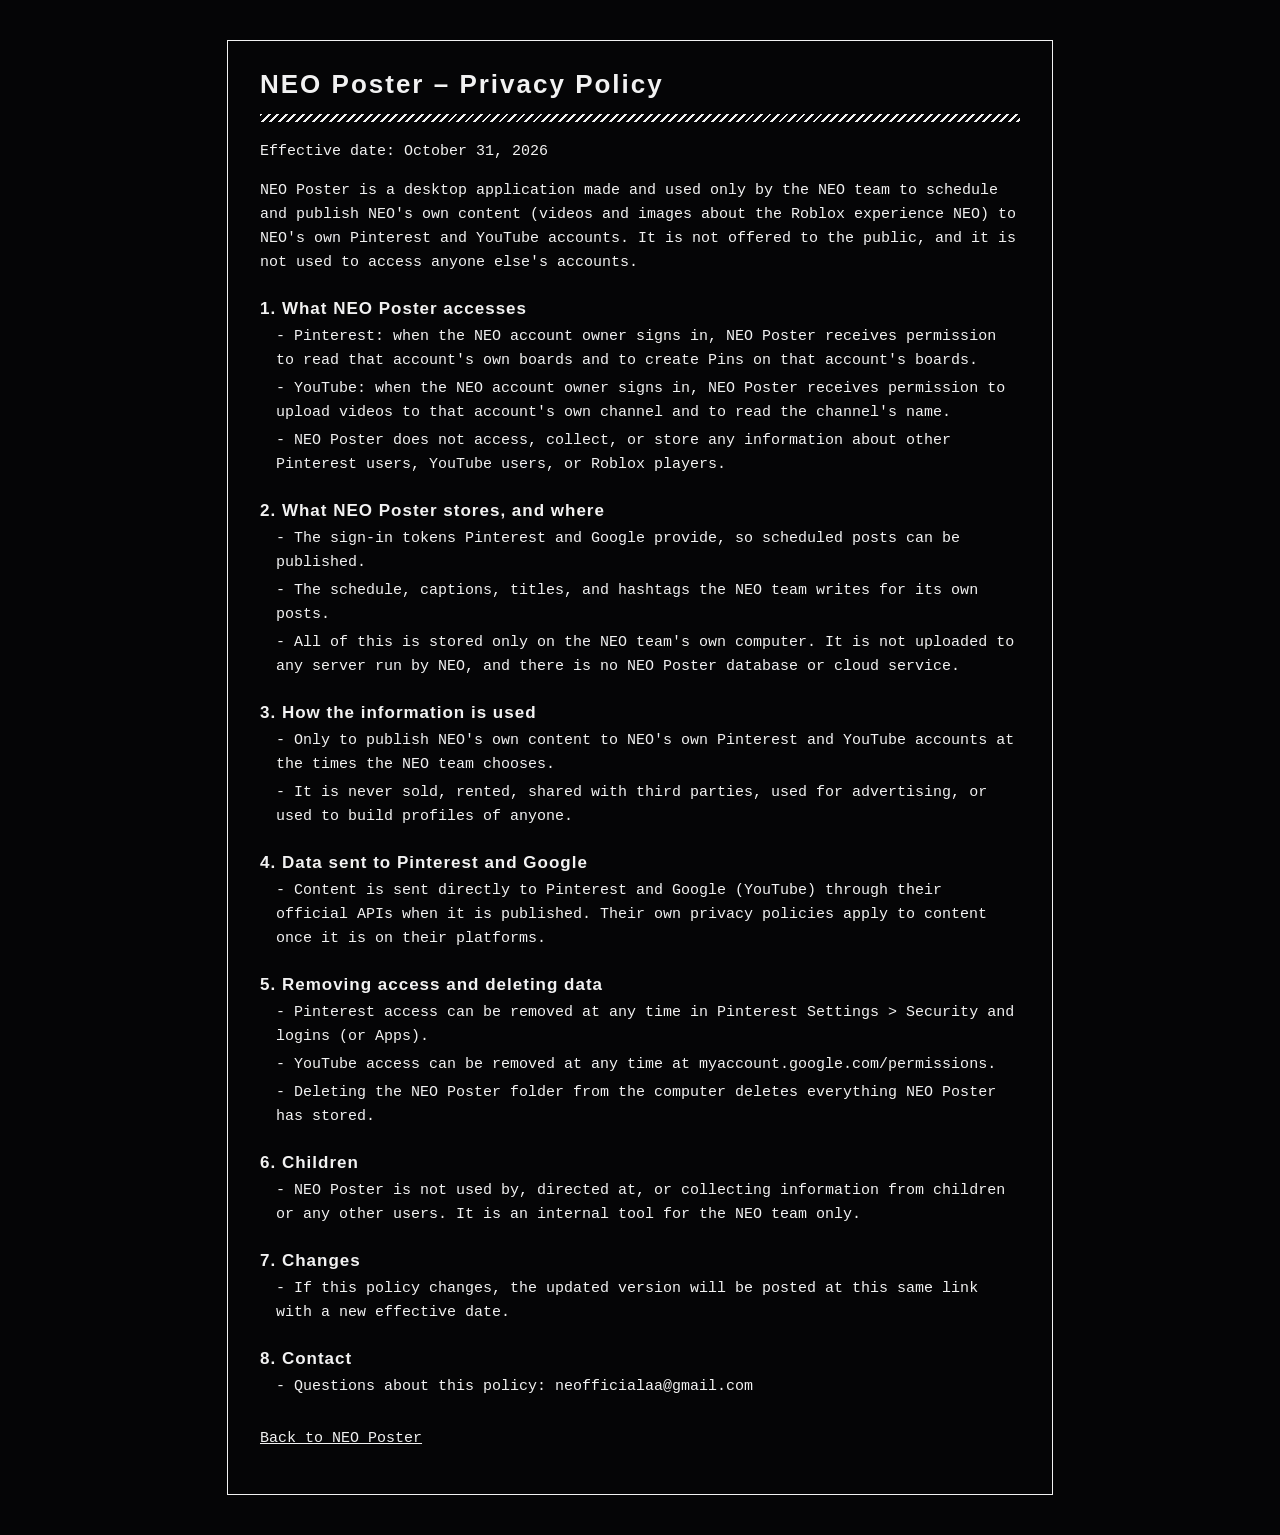
==== privacy/index.html @ fc8b361d "Create index.html" ====
<!doctype html>
<html lang="en">
<head>
<meta charset="utf-8">
<meta name="viewport" content="width=device-width, initial-scale=1">
<title>NEO Poster Privacy Policy</title>
<style>
body{margin:0;background:#050506;color:#f2f2f2;font:15px/1.6 Consolas,"Cascadia Mono",monospace;padding:40px 20px}
.box{max-width:760px;margin:0 auto;border:1.5px solid #f2f2f2;padding:28px 32px}
h1{font:600 26px Bahnschrift,"Segoe UI",sans-serif;letter-spacing:2px;margin:0}
h2{font:600 17px Bahnschrift,"Segoe UI",sans-serif;letter-spacing:1px;margin:24px 0 6px}
.hatch{height:8px;background:repeating-linear-gradient(135deg,#f2f2f2 0 2px,transparent 2px 6px);margin:14px 0 18px}
.li{padding-left:16px;margin:4px 0} .li::before{content:"- "}
a{color:#f2f2f2}
</style>
</head>
<body>
<div class="box">
<h1>NEO Poster – Privacy Policy</h1>
<div class="hatch"></div>
<p>Effective date: October 31, 2026</p>
<p>NEO Poster is a desktop application made and used only by the NEO team to schedule and publish NEO&#x27;s own content (videos and images about the Roblox experience NEO) to NEO&#x27;s own Pinterest and YouTube accounts. It is not offered to the public, and it is not used to access anyone else&#x27;s accounts.</p>
<h2>1. What NEO Poster accesses</h2>
<p class="li">Pinterest: when the NEO account owner signs in, NEO Poster receives permission to read that account&#x27;s own boards and to create Pins on that account&#x27;s boards.</p>
<p class="li">YouTube: when the NEO account owner signs in, NEO Poster receives permission to upload videos to that account&#x27;s own channel and to read the channel&#x27;s name.</p>
<p class="li">NEO Poster does not access, collect, or store any information about other Pinterest users, YouTube users, or Roblox players.</p>
<h2>2. What NEO Poster stores, and where</h2>
<p class="li">The sign-in tokens Pinterest and Google provide, so scheduled posts can be published.</p>
<p class="li">The schedule, captions, titles, and hashtags the NEO team writes for its own posts.</p>
<p class="li">All of this is stored only on the NEO team&#x27;s own computer. It is not uploaded to any server run by NEO, and there is no NEO Poster database or cloud service.</p>
<h2>3. How the information is used</h2>
<p class="li">Only to publish NEO&#x27;s own content to NEO&#x27;s own Pinterest and YouTube accounts at the times the NEO team chooses.</p>
<p class="li">It is never sold, rented, shared with third parties, used for advertising, or used to build profiles of anyone.</p>
<h2>4. Data sent to Pinterest and Google</h2>
<p class="li">Content is sent directly to Pinterest and Google (YouTube) through their official APIs when it is published. Their own privacy policies apply to content once it is on their platforms.</p>
<h2>5. Removing access and deleting data</h2>
<p class="li">Pinterest access can be removed at any time in Pinterest Settings &gt; Security and logins (or Apps).</p>
<p class="li">YouTube access can be removed at any time at myaccount.google.com/permissions.</p>
<p class="li">Deleting the NEO Poster folder from the computer deletes everything NEO Poster has stored.</p>
<h2>6. Children</h2>
<p class="li">NEO Poster is not used by, directed at, or collecting information from children or any other users. It is an internal tool for the NEO team only.</p>
<h2>7. Changes</h2>
<p class="li">If this policy changes, the updated version will be posted at this same link with a new effective date.</p>
<h2>8. Contact</h2>
<p class="li">Questions about this policy: neofficialaa@gmail.com</p>
<p style="margin-top:28px"><a href="../">Back to NEO Poster</a></p>
</div>
</body>
</html>
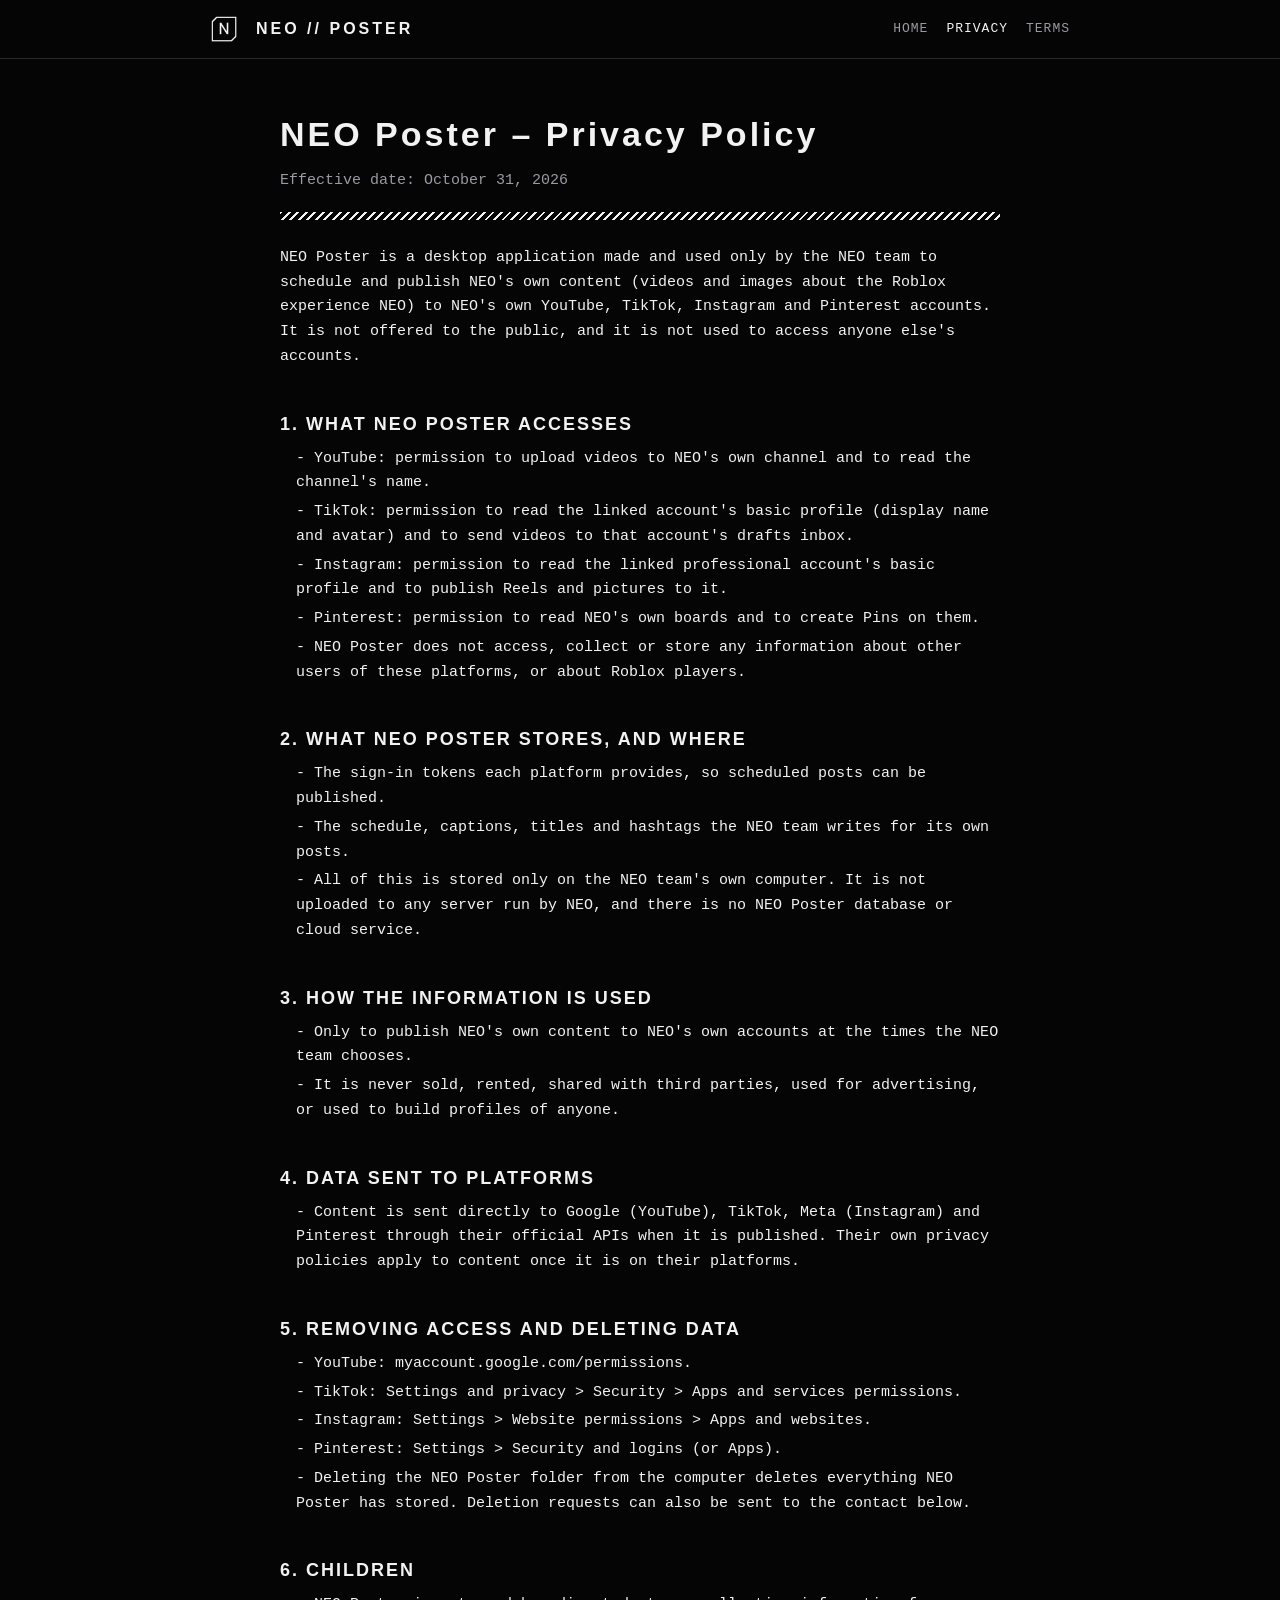
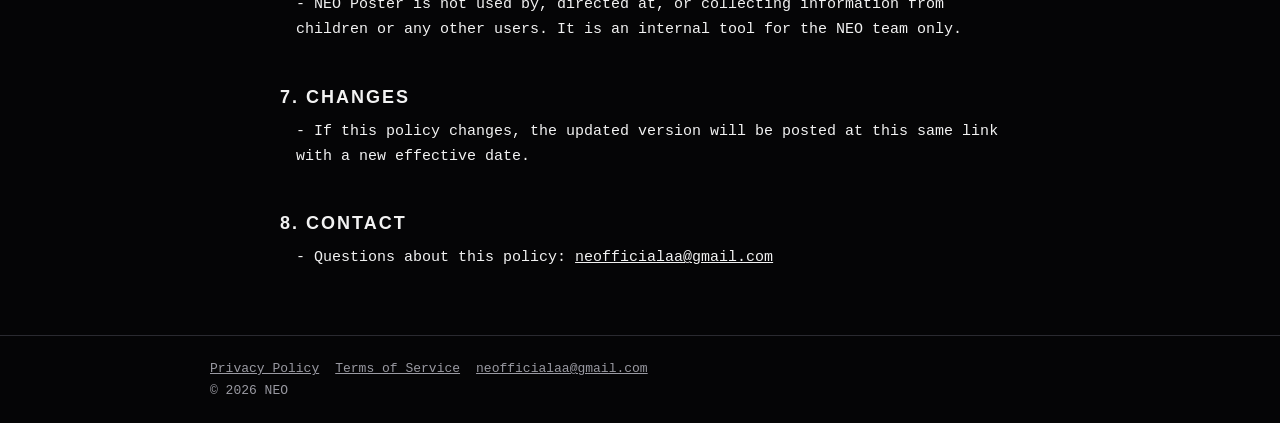
==== commit c1f0fa4f: "Update privacy policy for TikTok and Instagram" ====
--- a/privacy/index.html
+++ b/privacy/index.html
@@ -4,46 +4,45 @@
 <meta charset="utf-8">
 <meta name="viewport" content="width=device-width, initial-scale=1">
 <title>NEO Poster Privacy Policy</title>
-<style>
-body{margin:0;background:#050506;color:#f2f2f2;font:15px/1.6 Consolas,"Cascadia Mono",monospace;padding:40px 20px}
-.box{max-width:760px;margin:0 auto;border:1.5px solid #f2f2f2;padding:28px 32px}
-h1{font:600 26px Bahnschrift,"Segoe UI",sans-serif;letter-spacing:2px;margin:0}
-h2{font:600 17px Bahnschrift,"Segoe UI",sans-serif;letter-spacing:1px;margin:24px 0 6px}
-.hatch{height:8px;background:repeating-linear-gradient(135deg,#f2f2f2 0 2px,transparent 2px 6px);margin:14px 0 18px}
-.li{padding-left:16px;margin:4px 0} .li::before{content:"- "}
-a{color:#f2f2f2}
-</style>
+<link rel="icon" href="../icon.png">
+<link rel="stylesheet" href="../style.css">
 </head>
 <body>
-<div class="box">
+<nav><div class="wrap"><img src="../icon.png" alt=""><b>NEO // POSTER</b>
+  <a href="../">HOME</a><a href="./" class="on">PRIVACY</a><a href="../terms/">TERMS</a></div></nav>
+<main class="wrap doc">
 <h1>NEO Poster – Privacy Policy</h1>
+<p class="mut">Effective date: October 31, 2026</p>
 <div class="hatch"></div>
-<p>Effective date: October 31, 2026</p>
-<p>NEO Poster is a desktop application made and used only by the NEO team to schedule and publish NEO&#x27;s own content (videos and images about the Roblox experience NEO) to NEO&#x27;s own Pinterest and YouTube accounts. It is not offered to the public, and it is not used to access anyone else&#x27;s accounts.</p>
-<h2>1. What NEO Poster accesses</h2>
-<p class="li">Pinterest: when the NEO account owner signs in, NEO Poster receives permission to read that account&#x27;s own boards and to create Pins on that account&#x27;s boards.</p>
-<p class="li">YouTube: when the NEO account owner signs in, NEO Poster receives permission to upload videos to that account&#x27;s own channel and to read the channel&#x27;s name.</p>
-<p class="li">NEO Poster does not access, collect, or store any information about other Pinterest users, YouTube users, or Roblox players.</p>
-<h2>2. What NEO Poster stores, and where</h2>
-<p class="li">The sign-in tokens Pinterest and Google provide, so scheduled posts can be published.</p>
-<p class="li">The schedule, captions, titles, and hashtags the NEO team writes for its own posts.</p>
-<p class="li">All of this is stored only on the NEO team&#x27;s own computer. It is not uploaded to any server run by NEO, and there is no NEO Poster database or cloud service.</p>
-<h2>3. How the information is used</h2>
-<p class="li">Only to publish NEO&#x27;s own content to NEO&#x27;s own Pinterest and YouTube accounts at the times the NEO team chooses.</p>
+<p>NEO Poster is a desktop application made and used only by the NEO team to schedule and publish NEO's own content (videos and images about the Roblox experience NEO) to NEO's own YouTube, TikTok, Instagram and Pinterest accounts. It is not offered to the public, and it is not used to access anyone else's accounts.</p>
+<h2>1. WHAT NEO POSTER ACCESSES</h2>
+<p class="li">YouTube: permission to upload videos to NEO's own channel and to read the channel's name.</p>
+<p class="li">TikTok: permission to read the linked account's basic profile (display name and avatar) and to send videos to that account's drafts inbox.</p>
+<p class="li">Instagram: permission to read the linked professional account's basic profile and to publish Reels and pictures to it.</p>
+<p class="li">Pinterest: permission to read NEO's own boards and to create Pins on them.</p>
+<p class="li">NEO Poster does not access, collect or store any information about other users of these platforms, or about Roblox players.</p>
+<h2>2. WHAT NEO POSTER STORES, AND WHERE</h2>
+<p class="li">The sign-in tokens each platform provides, so scheduled posts can be published.</p>
+<p class="li">The schedule, captions, titles and hashtags the NEO team writes for its own posts.</p>
+<p class="li">All of this is stored only on the NEO team's own computer. It is not uploaded to any server run by NEO, and there is no NEO Poster database or cloud service.</p>
+<h2>3. HOW THE INFORMATION IS USED</h2>
+<p class="li">Only to publish NEO's own content to NEO's own accounts at the times the NEO team chooses.</p>
 <p class="li">It is never sold, rented, shared with third parties, used for advertising, or used to build profiles of anyone.</p>
-<h2>4. Data sent to Pinterest and Google</h2>
-<p class="li">Content is sent directly to Pinterest and Google (YouTube) through their official APIs when it is published. Their own privacy policies apply to content once it is on their platforms.</p>
-<h2>5. Removing access and deleting data</h2>
-<p class="li">Pinterest access can be removed at any time in Pinterest Settings &gt; Security and logins (or Apps).</p>
-<p class="li">YouTube access can be removed at any time at myaccount.google.com/permissions.</p>
-<p class="li">Deleting the NEO Poster folder from the computer deletes everything NEO Poster has stored.</p>
-<h2>6. Children</h2>
+<h2>4. DATA SENT TO PLATFORMS</h2>
+<p class="li">Content is sent directly to Google (YouTube), TikTok, Meta (Instagram) and Pinterest through their official APIs when it is published. Their own privacy policies apply to content once it is on their platforms.</p>
+<h2>5. REMOVING ACCESS AND DELETING DATA</h2>
+<p class="li">YouTube: myaccount.google.com/permissions.</p>
+<p class="li">TikTok: Settings and privacy &gt; Security &gt; Apps and services permissions.</p>
+<p class="li">Instagram: Settings &gt; Website permissions &gt; Apps and websites.</p>
+<p class="li">Pinterest: Settings &gt; Security and logins (or Apps).</p>
+<p class="li">Deleting the NEO Poster folder from the computer deletes everything NEO Poster has stored. Deletion requests can also be sent to the contact below.</p>
+<h2>6. CHILDREN</h2>
 <p class="li">NEO Poster is not used by, directed at, or collecting information from children or any other users. It is an internal tool for the NEO team only.</p>
-<h2>7. Changes</h2>
+<h2>7. CHANGES</h2>
 <p class="li">If this policy changes, the updated version will be posted at this same link with a new effective date.</p>
-<h2>8. Contact</h2>
-<p class="li">Questions about this policy: neofficialaa@gmail.com</p>
-<p style="margin-top:28px"><a href="../">Back to NEO Poster</a></p>
-</div>
+<h2>8. CONTACT</h2>
+<p class="li">Questions about this policy: <a href="mailto:neofficialaa@gmail.com">neofficialaa@gmail.com</a></p>
+</main>
+<footer><div class="wrap"><a href="./">Privacy Policy</a><a href="../terms/">Terms of Service</a><a href="mailto:neofficialaa@gmail.com">neofficialaa@gmail.com</a><br>&copy; 2026 NEO</div></footer>
 </body>
 </html>
--- a/style.css
+++ b/style.css
@@ -0,0 +1,34 @@
+:root{--fg:#f2f2f2;--mut:#9a9aa2;--bg:#050506;--line:#2a2a30}
+*{box-sizing:border-box}
+body{margin:0;background:var(--bg);color:var(--fg);font:15px/1.65 Consolas,"Cascadia Mono",ui-monospace,monospace}
+a{color:var(--fg)}
+.wrap{max-width:900px;margin:0 auto;padding:0 20px}
+nav{border-bottom:1px solid var(--line)}
+nav .wrap{display:flex;align-items:center;gap:18px;height:58px}
+nav img{width:28px;height:28px}
+nav b{font:600 16px Bahnschrift,"Segoe UI",sans-serif;letter-spacing:3px;margin-right:auto}
+nav a{text-decoration:none;color:var(--mut);font-size:13px;letter-spacing:1px}
+nav a:hover,nav a.on{color:var(--fg)}
+h1{font:600 34px/1.15 Bahnschrift,"Segoe UI",sans-serif;letter-spacing:3px;margin:56px 0 10px}
+h2{font:600 18px Bahnschrift,"Segoe UI",sans-serif;letter-spacing:2px;margin:44px 0 12px}
+h3{font:600 15px Bahnschrift,"Segoe UI",sans-serif;letter-spacing:1px;margin:0 0 6px}
+.mut{color:var(--mut)}
+.hatch{height:8px;background:repeating-linear-gradient(135deg,var(--fg) 0 2px,transparent 2px 6px);margin:18px 0 26px}
+.lead{font-size:16px;max-width:640px}
+.grid{display:grid;grid-template-columns:repeat(auto-fit,minmax(200px,1fr));gap:12px}
+.card{border:1.5px solid var(--fg);padding:16px 18px}
+.card.dim{border-color:var(--line)}
+.tag{display:inline-block;font-size:11px;letter-spacing:1px;border:1px solid var(--fg);padding:0 6px;margin-bottom:8px}
+.tag.dim{border-color:var(--mut);color:var(--mut)}
+.flow{display:flex;flex-wrap:wrap;align-items:stretch;gap:0}
+.flow .step{flex:1 1 150px;border:1.5px solid var(--fg);padding:14px;margin:0 22px 12px 0;position:relative}
+.flow .step:not(:last-child)::after{content:"\2192";position:absolute;right:-19px;top:50%;transform:translateY(-50%)}
+.flow .n{font-size:11px;color:var(--mut)}
+table{width:100%;border-collapse:collapse;font-size:14px}
+td,th{text-align:left;padding:8px 10px;border-bottom:1px solid var(--line);vertical-align:top}
+th{color:var(--mut);font-weight:normal;letter-spacing:1px;font-size:12px}
+.li{padding-left:16px;margin:4px 0}.li::before{content:"- "}
+footer{border-top:1px solid var(--line);margin-top:64px;padding:22px 0;font-size:13px;color:var(--mut)}
+footer a{color:var(--mut);margin-right:16px}
+.doc{max-width:760px}
+@media (max-width:560px){h1{font-size:26px}.flow .step{margin-right:0}.flow .step::after{display:none}}
